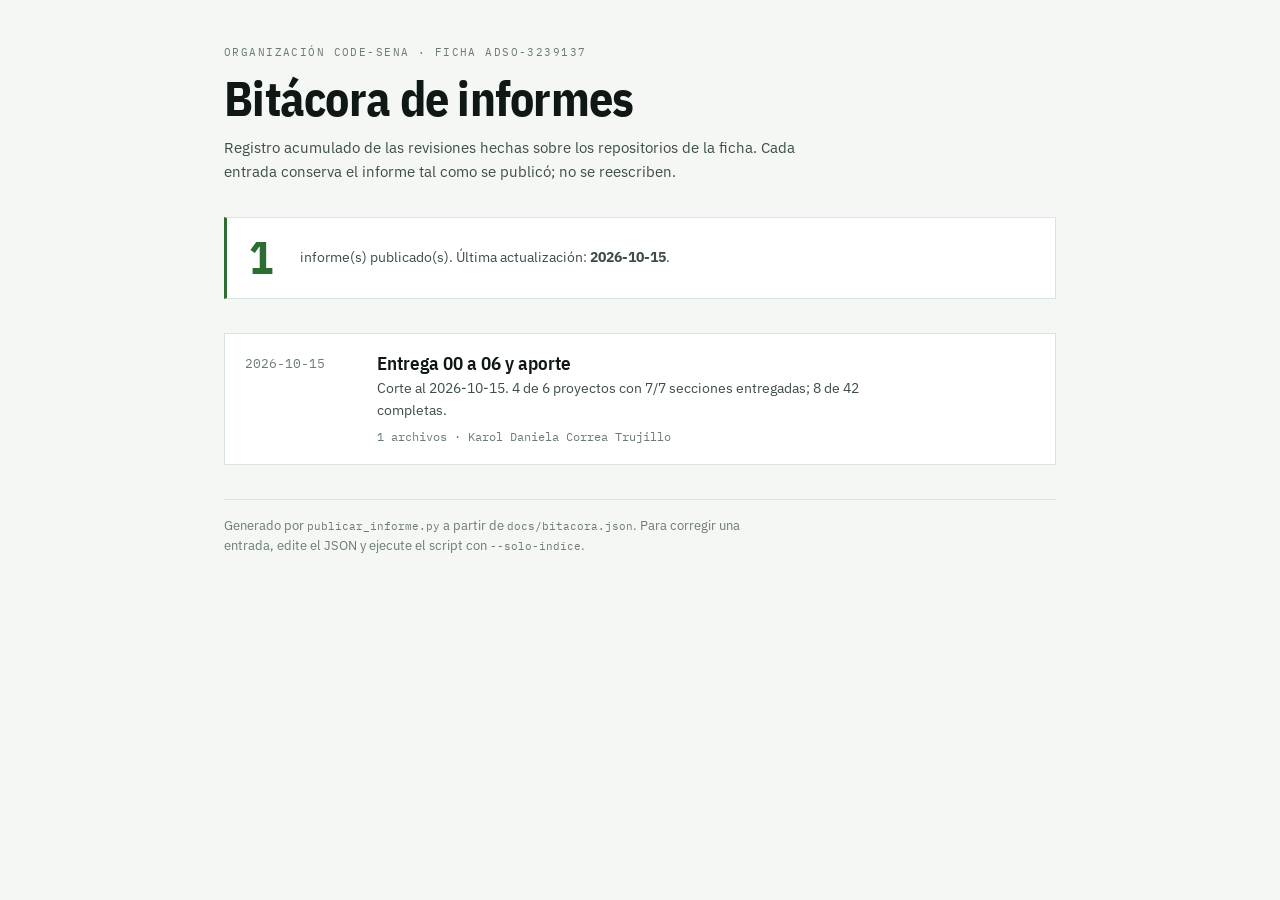
==== docs/index.html @ f4ca5192 "docs: publica informe en la bitácora" ====
<!doctype html>
<html lang="es">
<head>
<meta charset="utf-8">
<meta name="viewport" content="width=device-width, initial-scale=1">
<meta name="robots" content="noindex, nofollow">
<title>Bitácora de informes &middot; ADSO-3239137</title>
<link rel="preconnect" href="https://fonts.googleapis.com">
<link rel="preconnect" href="https://fonts.gstatic.com" crossorigin>
<link rel="stylesheet" href="https://fonts.googleapis.com/css2?family=IBM+Plex+Mono:wght@400;500;600&family=IBM+Plex+Sans+Condensed:wght@600;700&family=IBM+Plex+Sans:wght@400;500;600&display=swap">
<link rel="stylesheet" href="assets/style.css">
</head>
<body>
<div class="wrap">
  <header>
    <div class="eyebrow">Organización code-sena &middot; ficha ADSO-3239137</div>
    <h1>Bitácora de informes</h1>
    <p class="lede">Registro acumulado de las revisiones hechas sobre los repositorios de la ficha.
    Cada entrada conserva el informe tal como se publicó; no se reescriben.</p>
  </header>

  <div class="resumenbox">
    <span class="big">1</span>
    <span class="cap">informe(s) publicado(s). Última actualización: <strong>2026-10-15</strong>.</span>
  </div>

  <ul class="lista">
    <li class="entrada">
      <div class="fecha"><time datetime="2026-10-15">2026-10-15</time></div>
      <div class="cuerpo">
        <a class="titulo" href="informes/2026-10-15-entrega-00-06/index.html">Entrega 00 a 06 y aporte</a>
        <p class="resumen">Corte al 2026-10-15. 4 de 6 proyectos con 7/7 secciones entregadas; 8 de 42 completas.</p>
        <div class="meta">1 archivos &middot; Karol Daniela Correa Trujillo</div>
      </div>
    </li>
  </ul>

  <footer>
    <p>Generado por <code>publicar_informe.py</code> a partir de <code>docs/bitacora.json</code>.
    Para corregir una entrada, edite el JSON y ejecute el script con <code>--solo-indice</code>.</p>
  </footer>
</div>
</body>
</html>
---- docs/assets/style.css ----
:root{
  --ground:#F4F7F4;--surface:#FFFFFF;--sunk:#EDF1ED;--ink:#101815;--ink2:#3D4E46;--ink3:#6B7C73;
  --line:#DCE4DE;--lineS:#C2CEC6;--accent:#2C6E31;--accentS:#E2EFE1;
  --fd:"IBM Plex Sans Condensed","Arial Narrow",system-ui,sans-serif;
  --fb:"IBM Plex Sans",system-ui,-apple-system,sans-serif;
  --fm:"IBM Plex Mono",ui-monospace,Consolas,monospace;
}
@media (prefers-color-scheme:dark){:root:not([data-theme="light"]){
  --ground:#0D1211;--surface:#151C19;--sunk:#101614;--ink:#E7EEE9;--ink2:#B3C2B9;--ink3:#83948B;
  --line:#26312B;--lineS:#35443C;--accent:#6FC05C;--accentS:#1B2B1D;color-scheme:dark}}
:root[data-theme="dark"]{
  --ground:#0D1211;--surface:#151C19;--sunk:#101614;--ink:#E7EEE9;--ink2:#B3C2B9;--ink3:#83948B;
  --line:#26312B;--lineS:#35443C;--accent:#6FC05C;--accentS:#1B2B1D;color-scheme:dark}

*{box-sizing:border-box}
body{margin:0;background:var(--ground);color:var(--ink);font-family:var(--fb);font-size:15px;
line-height:1.55;-webkit-font-smoothing:antialiased}
.wrap{max-width:880px;margin:0 auto;padding:44px 24px 80px;display:flex;flex-direction:column;gap:34px}
header{display:flex;flex-direction:column;gap:13px}
.eyebrow{font-family:var(--fm);font-size:11px;letter-spacing:.13em;text-transform:uppercase;color:var(--ink3)}
h1{font-family:var(--fd);font-weight:700;font-size:clamp(32px,5vw,48px);line-height:1.03;
letter-spacing:-.015em;margin:0;text-wrap:balance}
.lede{margin:0;max-width:64ch;color:var(--ink2)}
.resumenbox{display:flex;flex-wrap:wrap;align-items:center;gap:18px 26px;padding:18px 22px;
background:var(--surface);border:1px solid var(--line);border-left:3px solid var(--accent)}
.resumenbox .big{font-family:var(--fd);font-size:46px;font-weight:700;line-height:.95;
color:var(--accent);font-variant-numeric:tabular-nums}
.resumenbox .cap{font-size:14px;color:var(--ink2)}
.lista{list-style:none;margin:0;padding:0;border:1px solid var(--line);background:var(--surface)}
.entrada{display:grid;grid-template-columns:112px 1fr;gap:20px;padding:18px 20px;
border-bottom:1px solid var(--line)}
.entrada:last-child{border-bottom:none}
.fecha{font-family:var(--fm);font-size:12.5px;color:var(--ink3);padding-top:2px;white-space:nowrap}
.cuerpo{display:flex;flex-direction:column;gap:4px}
.titulo{font-family:var(--fd);font-size:19px;font-weight:600;color:var(--ink);text-decoration:none;
line-height:1.2}
.titulo:hover{color:var(--accent);text-decoration:underline}
.resumen{margin:0;font-size:14px;color:var(--ink2);max-width:66ch}
.meta{font-family:var(--fm);font-size:11.5px;color:var(--ink3);margin-top:2px}
.entrada.vacia{grid-template-columns:1fr}
footer{border-top:1px solid var(--line);padding-top:16px}
footer p{margin:0;font-size:13px;color:var(--ink3);max-width:70ch}
code{font-family:var(--fm);font-size:.88em}
a{color:var(--accent)}
@media (max-width:560px){.entrada{grid-template-columns:1fr;gap:6px}}
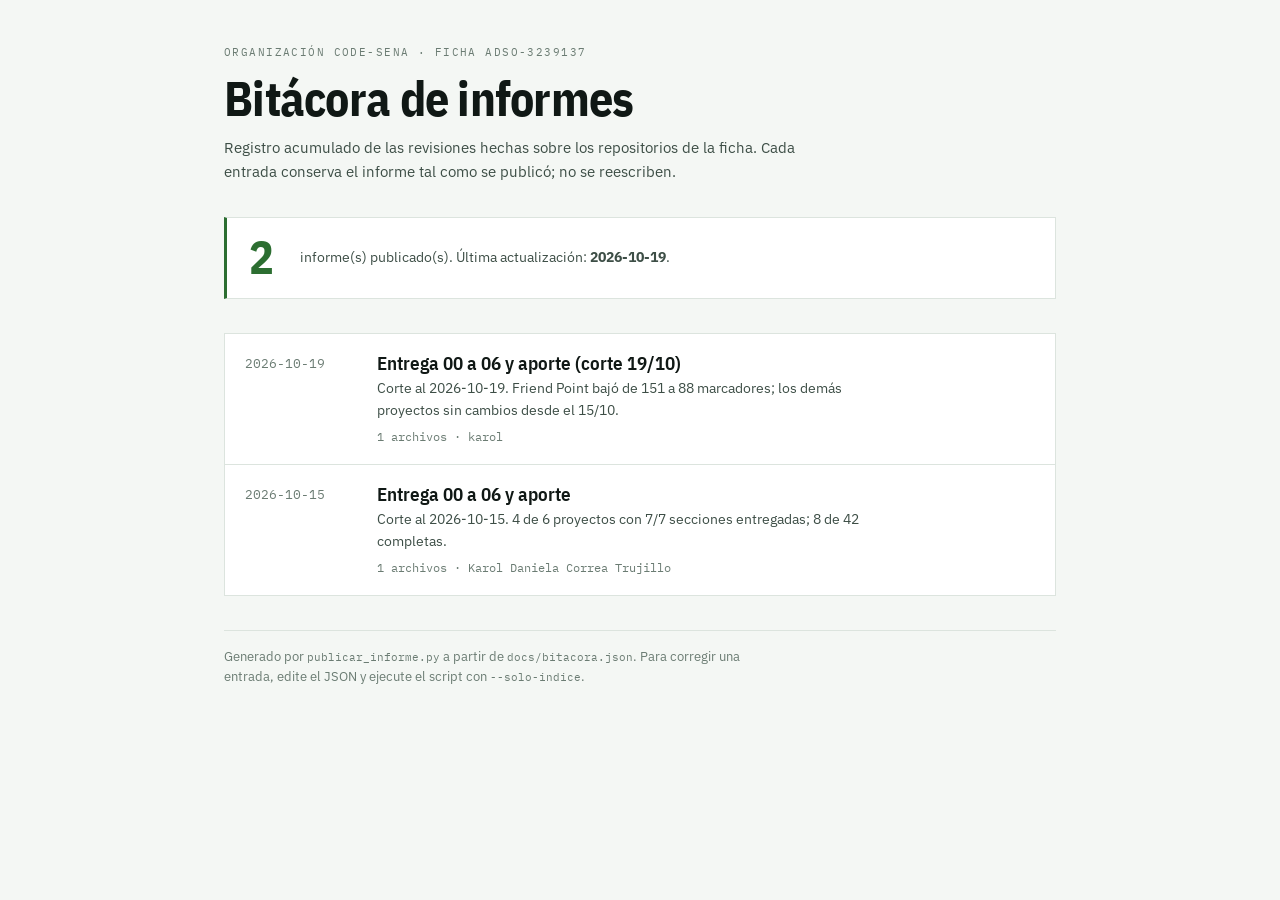
==== commit 25f2c46b: "docs: publica informe en la bitácora" ====
--- a/docs/index.html
+++ b/docs/index.html
@@ -20,11 +20,19 @@
   </header>
 
   <div class="resumenbox">
-    <span class="big">1</span>
-    <span class="cap">informe(s) publicado(s). Última actualización: <strong>2026-10-15</strong>.</span>
+    <span class="big">2</span>
+    <span class="cap">informe(s) publicado(s). Última actualización: <strong>2026-10-19</strong>.</span>
   </div>
 
   <ul class="lista">
+    <li class="entrada">
+      <div class="fecha"><time datetime="2026-10-19">2026-10-19</time></div>
+      <div class="cuerpo">
+        <a class="titulo" href="informes/2026-10-19-entrega-00-06/index.html">Entrega 00 a 06 y aporte (corte 19/10)</a>
+        <p class="resumen">Corte al 2026-10-19. Friend Point bajó de 151 a 88 marcadores; los demás proyectos sin cambios desde el 15/10.</p>
+        <div class="meta">1 archivos &middot; karol</div>
+      </div>
+    </li>
     <li class="entrada">
       <div class="fecha"><time datetime="2026-10-15">2026-10-15</time></div>
       <div class="cuerpo">
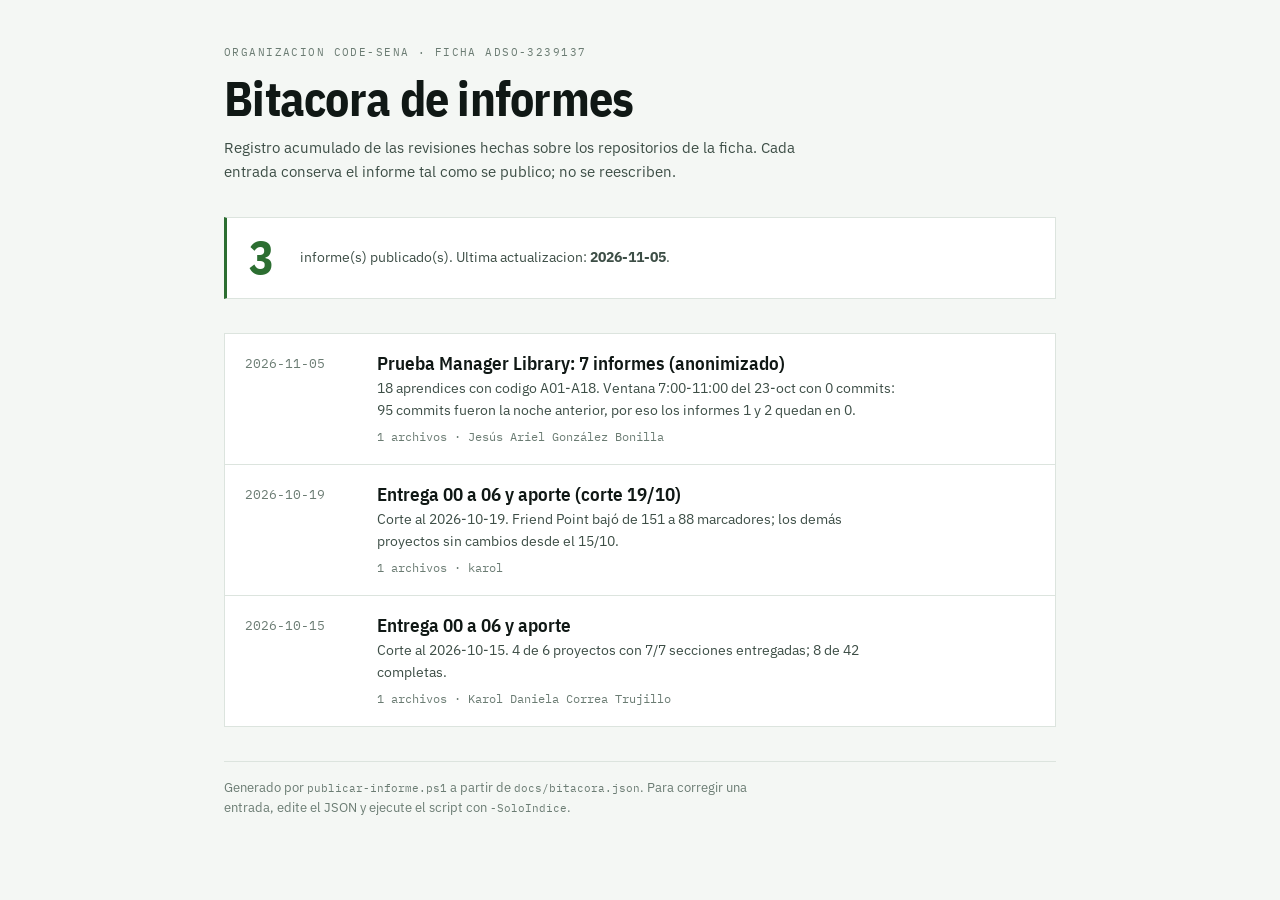
==== commit 9c78f9a9: "Merge branch 'code-sena:main' into main" ====
--- a/docs/index.html
+++ b/docs/index.html
@@ -4,7 +4,7 @@
 <meta charset="utf-8">
 <meta name="viewport" content="width=device-width, initial-scale=1">
 <meta name="robots" content="noindex, nofollow">
-<title>Bitácora de informes &middot; ADSO-3239137</title>
+<title>Bitacora de informes &middot; ADSO-3239137</title>
 <link rel="preconnect" href="https://fonts.googleapis.com">
 <link rel="preconnect" href="https://fonts.gstatic.com" crossorigin>
 <link rel="stylesheet" href="https://fonts.googleapis.com/css2?family=IBM+Plex+Mono:wght@400;500;600&family=IBM+Plex+Sans+Condensed:wght@600;700&family=IBM+Plex+Sans:wght@400;500;600&display=swap">
@@ -13,23 +13,31 @@
 <body>
 <div class="wrap">
   <header>
-    <div class="eyebrow">Organización code-sena &middot; ficha ADSO-3239137</div>
-    <h1>Bitácora de informes</h1>
+    <div class="eyebrow">Organizacion code-sena &middot; ficha ADSO-3239137</div>
+    <h1>Bitacora de informes</h1>
     <p class="lede">Registro acumulado de las revisiones hechas sobre los repositorios de la ficha.
-    Cada entrada conserva el informe tal como se publicó; no se reescriben.</p>
+    Cada entrada conserva el informe tal como se publico; no se reescriben.</p>
   </header>
 
   <div class="resumenbox">
-    <span class="big">2</span>
-    <span class="cap">informe(s) publicado(s). Última actualización: <strong>2026-10-19</strong>.</span>
+    <span class="big">3</span>
+    <span class="cap">informe(s) publicado(s). Ultima actualizacion: <strong>2026-11-05</strong>.</span>
   </div>
 
   <ul class="lista">
     <li class="entrada">
+      <div class="fecha"><time datetime="2026-11-05">2026-11-05</time></div>
+      <div class="cuerpo">
+        <a class="titulo" href="informes/2026-11-05-prueba-manager-library-7-informes/index.html">Prueba Manager Library: 7 informes (anonimizado)</a>
+        <p class="resumen">18 aprendices con codigo A01-A18. Ventana 7:00-11:00 del 23-oct con 0 commits: 95 commits fueron la noche anterior, por eso los informes 1 y 2 quedan en 0.</p>
+        <div class="meta">1 archivos &middot; Jes&#250;s Ariel Gonz&#225;lez Bonilla</div>
+      </div>
+    </li>
+    <li class="entrada">
       <div class="fecha"><time datetime="2026-10-19">2026-10-19</time></div>
       <div class="cuerpo">
         <a class="titulo" href="informes/2026-10-19-entrega-00-06/index.html">Entrega 00 a 06 y aporte (corte 19/10)</a>
-        <p class="resumen">Corte al 2026-10-19. Friend Point bajó de 151 a 88 marcadores; los demás proyectos sin cambios desde el 15/10.</p>
+        <p class="resumen">Corte al 2026-10-19. Friend Point baj&#243; de 151 a 88 marcadores; los dem&#225;s proyectos sin cambios desde el 15/10.</p>
         <div class="meta">1 archivos &middot; karol</div>
       </div>
     </li>
@@ -41,11 +49,12 @@
         <div class="meta">1 archivos &middot; Karol Daniela Correa Trujillo</div>
       </div>
     </li>
+
   </ul>
 
   <footer>
-    <p>Generado por <code>publicar_informe.py</code> a partir de <code>docs/bitacora.json</code>.
-    Para corregir una entrada, edite el JSON y ejecute el script con <code>--solo-indice</code>.</p>
+    <p>Generado por <code>publicar-informe.ps1</code> a partir de <code>docs/bitacora.json</code>.
+    Para corregir una entrada, edite el JSON y ejecute el script con <code>-SoloIndice</code>.</p>
   </footer>
 </div>
 </body>
--- a/docs/assets/style.css
+++ b/docs/assets/style.css
@@ -7,10 +7,10 @@
 }
 @media (prefers-color-scheme:dark){:root:not([data-theme="light"]){
   --ground:#0D1211;--surface:#151C19;--sunk:#101614;--ink:#E7EEE9;--ink2:#B3C2B9;--ink3:#83948B;
-  --line:#26312B;--lineS:#35443C;--accent:#6FC05C;--accentS:#1B2B1D;color-scheme:dark}}
+  --line:#26312B;--lineS:#35443C;--accent:#6FC05C;--accentS:#1B2B1D;}}
 :root[data-theme="dark"]{
   --ground:#0D1211;--surface:#151C19;--sunk:#101614;--ink:#E7EEE9;--ink2:#B3C2B9;--ink3:#83948B;
-  --line:#26312B;--lineS:#35443C;--accent:#6FC05C;--accentS:#1B2B1D;color-scheme:dark}
+  --line:#26312B;--lineS:#35443C;--accent:#6FC05C;--accentS:#1B2B1D;}
 
 *{box-sizing:border-box}
 body{margin:0;background:var(--ground);color:var(--ink);font-family:var(--fb);font-size:15px;
@@ -21,11 +21,13 @@
 h1{font-family:var(--fd);font-weight:700;font-size:clamp(32px,5vw,48px);line-height:1.03;
 letter-spacing:-.015em;margin:0;text-wrap:balance}
 .lede{margin:0;max-width:64ch;color:var(--ink2)}
+
 .resumenbox{display:flex;flex-wrap:wrap;align-items:center;gap:18px 26px;padding:18px 22px;
 background:var(--surface);border:1px solid var(--line);border-left:3px solid var(--accent)}
 .resumenbox .big{font-family:var(--fd);font-size:46px;font-weight:700;line-height:.95;
 color:var(--accent);font-variant-numeric:tabular-nums}
 .resumenbox .cap{font-size:14px;color:var(--ink2)}
+
 .lista{list-style:none;margin:0;padding:0;border:1px solid var(--line);background:var(--surface)}
 .entrada{display:grid;grid-template-columns:112px 1fr;gap:20px;padding:18px 20px;
 border-bottom:1px solid var(--line)}
@@ -38,6 +40,7 @@
 .resumen{margin:0;font-size:14px;color:var(--ink2);max-width:66ch}
 .meta{font-family:var(--fm);font-size:11.5px;color:var(--ink3);margin-top:2px}
 .entrada.vacia{grid-template-columns:1fr}
+
 footer{border-top:1px solid var(--line);padding-top:16px}
 footer p{margin:0;font-size:13px;color:var(--ink3);max-width:70ch}
 code{font-family:var(--fm);font-size:.88em}
